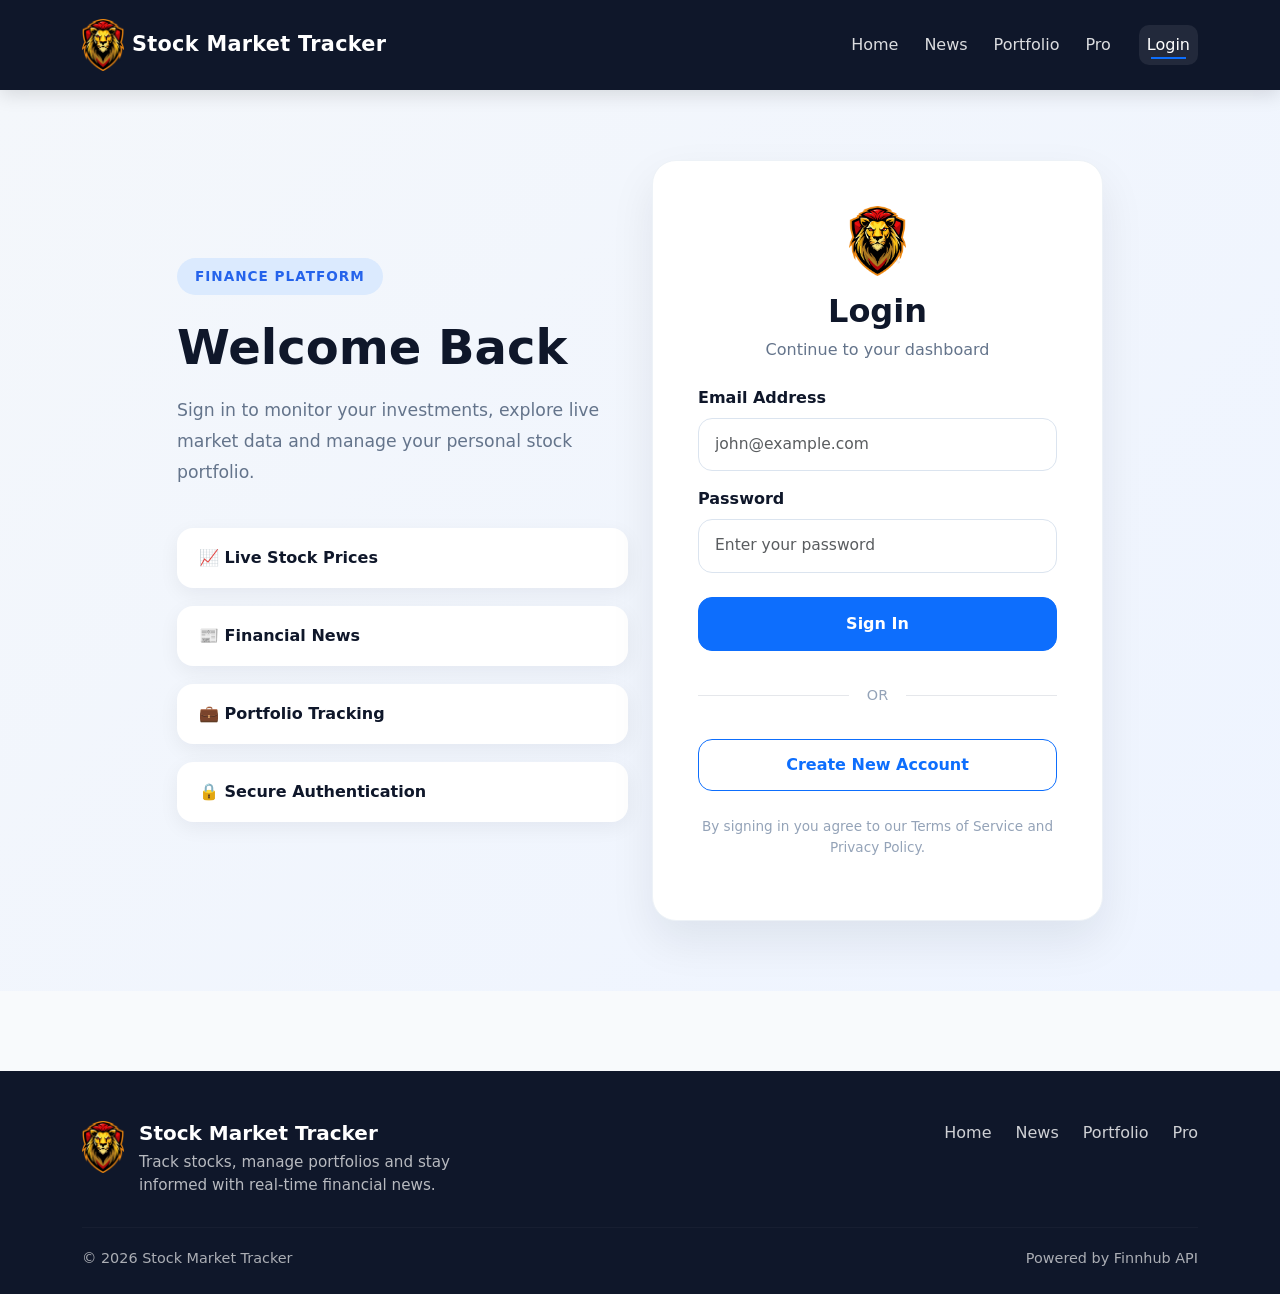
==== login.html @ e45d4239 "first commit" ====
<!DOCTYPE html>
<html lang="en">
<head>
    <meta charset="UTF-8">
    <meta name="viewport" content="width=device-width, initial-scale=1.0">
    <title>Login | Stock Market Tracker</title>

    <link href="https://cdn.jsdelivr.net/npm/bootstrap@5.3.7/dist/css/bootstrap.min.css" rel="stylesheet">
    <link rel="stylesheet" href="css/style.css">
    <link rel="stylesheet" href="css/auth.css">
</head>

<body class="d-flex flex-column min-vh-100">

    <nav class="navbar navbar-expand-lg navbar-dark custom-navbar">
        <div class="container">

            <a class="navbar-brand d-flex align-items-center" href="index.html">
                <img src="assets/logo.png"
                     alt="Logo"
                     width="42"
                     class="logo-img">

                <span class="brand-text ms-2">
                    Stock Market Tracker
                </span>
            </a>

            <div class="navbar-nav ms-auto nav-links">
                <a class="nav-link" href="index.html">Home</a>
                <a class="nav-link" href="news.html">News</a>
                <a class="nav-link" href="portfolio.html">Portfolio</a>
                <a class="nav-link" href="pro.html">Pro</a>
                <a id="auth-link" class="nav-link login-link active-nav" href="login.html">
                    Login
                </a>
            </div>

        </div>
    </nav>

    <main class="auth-page flex-grow-1">

        <div class="container">

            <div class="row align-items-center justify-content-center gy-5">


                <div class="col-lg-5 d-none d-lg-block">

                    <div class="auth-info">

                        <span class="auth-badge">
                            FINANCE PLATFORM
                        </span>

                        <h1>
                            Welcome Back
                        </h1>

                        <p>
                            Sign in to monitor your investments,
                            explore live market data and manage
                            your personal stock portfolio.
                        </p>

                        <div class="feature-list">

                            <div class="feature-item">
                                📈 Live Stock Prices
                            </div>

                            <div class="feature-item">
                                📰 Financial News
                            </div>

                            <div class="feature-item">
                                💼 Portfolio Tracking
                            </div>

                            <div class="feature-item">
                                🔒 Secure Authentication
                            </div>

                        </div>

                    </div>

                </div>


                <div class="col-lg-5 col-md-8">

                    <div class="auth-card">

                        <div class="text-center mb-4">

                            <img
                                src="assets/logo.png"
                                width="70"
                                class="auth-logo">

                            <h2 class="mt-3">
                                Login
                            </h2>

                            <p class="text-muted">
                                Continue to your dashboard
                            </p>

                        </div>

                        <div
                            id="login-message"
                            class="alert d-none"
                            role="alert">
                        </div>

                        <form id="login-form">

                            <div class="mb-3">

                                <label class="form-label">
                                    Email Address
                                </label>

                                <input
                                    id="email"
                                    type="email"
                                    class="form-control auth-input"
                                    placeholder="john@example.com">

                            </div>

                            <div class="mb-4">

                                <label class="form-label">
                                    Password
                                </label>

                                <input
                                    id="password"
                                    type="password"
                                    class="form-control auth-input"
                                    placeholder="Enter your password">

                            </div>

                            <button
                                class="btn btn-primary auth-btn w-100"
                                type="submit">

                                Sign In

                            </button>

                        </form>

                        <div class="divider">

                            <span>
                                OR
                            </span>

                        </div>

                        <button
                            onclick="window.location.href='register.html'"
                            class="btn btn-outline-primary auth-secondary-btn w-100">

                            Create New Account

                        </button>

                        <p class="terms-text">

                            By signing in you agree to our
                            Terms of Service and Privacy Policy.

                        </p>

                    </div>

                </div>

            </div>

        </div>

    </main>

    <footer class="custom-footer">

        <div class="container">

            <div class="footer-content">

                <div class="footer-brand">

                    <img
                        src="assets/logo.png"
                        width="42">

                    <div>

                        <h5>
                            Stock Market Tracker
                        </h5>

                        <p>
                            Track stocks, manage portfolios and stay informed with real-time financial news.
                        </p>

                    </div>

                </div>

                <div class="footer-links">

                    <a href="index.html">Home</a>
                    <a href="news.html">News</a>
                    <a href="portfolio.html">Portfolio</a>
                    <a href="pro.html">Pro</a>

                </div>

            </div>

            <hr>

            <div class="footer-bottom">

                <span>
                    © 2026 Stock Market Tracker
                </span>

                <span>
                    Powered by Finnhub API
                </span>

            </div>

        </div>

    </footer>

    <script src="js/login.js"></script>

</body>
</html>
---- css/style.css ----
footer{
    margin-top: auto;
}

.card {
    transition: 0.3s;
    border-radius: 12px;
}

.card:hover {
    transform: translateY(-5px);
}

.news-image {
    height: 200px;
    object-fit: cover;
}

body {
    background-color: #f8fafc;
    color: #1e293b;
}

.custom-navbar {
    box-shadow: 0 2px 10px rgba(0,0,0,0.1);
}

.hero-section {
    padding: 80px 0;
    background: linear-gradient(
        135deg,
        #0f172a,
        #1e3a8a
    );
    color: white;
    margin-bottom: 40px;
}

.hero-title {
    font-size: 3rem;
    font-weight: 700;
    margin-bottom: 20px;
}

.hero-subtitle {
    max-width: 700px;
    margin: 0 auto 30px auto;
    opacity: 0.9;
    font-size: 1.1rem;
}

.hero-btn {
    padding: 12px 32px;
    font-weight: 600;
}

.section-title {
    font-weight: 700;
    margin-bottom: 25px;
    color: #0f172a;
}

.card {
    border: none;
    border-radius: 16px;
    box-shadow: 0 4px 15px rgba(0,0,0,0.05);
    transition: all 0.25s ease;
}

.card:hover {
    transform: translateY(-5px);
    box-shadow: 0 10px 25px rgba(0,0,0,0.1);
}

.market-card {
    padding: 24px;
    text-align: center;
}

.market-card h5 {
    font-weight: 600;
}

.location-card {
    background: white;
    border-radius: 16px;
    padding: 20px;
    border-left: 5px solid #0d6efd;
    box-shadow: 0 4px 15px rgba(0,0,0,0.05);
}

.input-group input {
    border-radius: 12px 0 0 12px;
}

.input-group button {
    border-radius: 0 12px 12px 0;
}

#stocks-container .card {
    height: 100%;
}

.news-image {
    height: 200px;
    object-fit: cover;
}

.custom-footer {
    background: #0f172a;
    color: white;
    padding: 20px 0;
    margin-top: 60px;
}

.custom-footer img {
    vertical-align: middle;
}

.nav-link {
    transition: 0.2s;
}

.nav-link:hover {
    opacity: 0.8;
}

.btn-primary {
    border-radius: 12px;
}

.btn-outline-primary {
    border-radius: 12px;
}

.custom-navbar {
    background: #0f172a;
    padding: 14px 0;
    box-shadow: 0 5px 18px rgba(0,0,0,.12);
}

.logo-img {
    transition: .25s;
}

.logo-img:hover {
    transform: rotate(-8deg) scale(1.05);
}

.brand-text {
    font-size: 1.3rem;
    font-weight: 700;
    letter-spacing: .3px;
}

.nav-links {
    gap: 10px;
}

.nav-links .nav-link {
    position: relative;
    color: rgba(255,255,255,.85);
    font-weight: 500;
    padding: .5rem .9rem;
    border-radius: 10px;
    transition: .25s;
}

.nav-links .nav-link:hover {
    color: white;
    background: rgba(255,255,255,.08);
}

.nav-links .nav-link::after {
    content: "";
    position: absolute;
    left: 12px;
    right: 12px;
    bottom: 6px;
    height: 2px;
    background: #0d6efd;
    transform: scaleX(0);
    transition: transform .25s;
}

.nav-links .nav-link:hover::after {
    transform: scaleX(1);
}

.login-link {
    margin-left: 10px;
    background: #0d6efd;
    color: white !important;
    border-radius: 10px;
}

.login-link:hover {
    background: #0b5ed7 !important;
}

.active-nav {
    color: white !important;
    background: rgba(255,255,255,.08);
}

.active-nav::after {
    transform: scaleX(1) !important;
}

.custom-footer {
    background: #0f172a;
    color: white;
    padding: 50px 0 25px;
    margin-top: 80px;
}

.footer-content {
    display: flex;
    justify-content: space-between;
    align-items: flex-start;
    gap: 40px;
    flex-wrap: wrap;
}

.footer-brand {
    display: flex;
    align-items: flex-start;
    gap: 15px;
}

.footer-brand h5 {
    margin-bottom: 6px;
    font-weight: 700;
}

.footer-brand p {
    margin: 0;
    color: rgba(255,255,255,.7);
    max-width: 320px;
    font-size: .95rem;
}

.footer-links {
    display: flex;
    gap: 24px;
    flex-wrap: wrap;
}

.footer-links a {
    color: rgba(255,255,255,.8);
    text-decoration: none;
    transition: .2s;
}

.footer-links a:hover {
    color: white;
}

.custom-footer hr {
    border-color: rgba(255,255,255,.12);
    margin: 30px 0 20px;
}

.footer-bottom {
    display: flex;
    justify-content: space-between;
    flex-wrap: wrap;
    gap: 15px;
    color: rgba(255,255,255,.65);
    font-size: .9rem;
}
---- css/auth.css ----
/* ==========================================================
   AUTH PAGE
========================================================== */

.auth-page {
    background: linear-gradient(135deg, #f4f7fb 0%, #eef4ff 100%);
    padding: 70px 0;
}

/* ==========================================================
   LEFT SIDE
========================================================== */

.auth-info {
    color: #0f172a;
}

.auth-badge {
    display: inline-block;
    padding: 8px 18px;
    border-radius: 999px;
    background: #dbeafe;
    color: #2563eb;
    font-weight: 600;
    letter-spacing: 1px;
    font-size: .85rem;
    margin-bottom: 25px;
}

.auth-info h1 {
    font-size: 3rem;
    font-weight: 700;
    margin-bottom: 20px;
    line-height: 1.15;
}

.auth-info p {
    color: #64748b;
    font-size: 1.08rem;
    line-height: 1.8;
    margin-bottom: 40px;
}

.feature-list {
    display: flex;
    flex-direction: column;
    gap: 18px;
}

.feature-item {
    background: white;
    padding: 18px 22px;
    border-radius: 16px;
    font-weight: 600;
    color: #0f172a;
    box-shadow: 0 6px 20px rgba(15, 23, 42, .06);
    transition: .25s;
}

.feature-item:hover {
    transform: translateX(8px);
}

/* ==========================================================
   LOGIN CARD
========================================================== */

.auth-card {
    background: white;
    border-radius: 24px;
    padding: 45px;
    box-shadow: 0 20px 45px rgba(15, 23, 42, .08);
    border: 1px solid #edf2f7;
}

.auth-logo {
    width: 70px;
    height: 70px;
    object-fit: contain;
}

.auth-card h2 {
    font-weight: 700;
    color: #0f172a;
}

.auth-card .text-muted {
    color: #64748b !important;
    margin-bottom: 0;
}

/* ==========================================================
   INPUTS
========================================================== */

.auth-input {
    border-radius: 14px;
    border: 1px solid #dbe4ef;
    padding: 14px 16px;
    transition: .25s;
    font-size: .97rem;
}

.auth-input:focus {
    border-color: #0d6efd;
    box-shadow: 0 0 0 .25rem rgba(13,110,253,.15);
}

.form-label {
    font-weight: 600;
    color: #0f172a;
    margin-bottom: 8px;
}

/* ==========================================================
   BUTTONS
========================================================== */

.auth-btn {
    padding: 14px;
    font-weight: 600;
    border-radius: 14px;
    transition: .25s;
}

.auth-btn:hover {
    transform: translateY(-2px);
    box-shadow: 0 10px 24px rgba(13,110,253,.25);
}

.auth-secondary-btn {
    padding: 13px;
    border-radius: 14px;
    font-weight: 600;
    transition: .25s;
}

.auth-secondary-btn:hover {
    transform: translateY(-2px);
}

/* ==========================================================
   DIVIDER
========================================================== */

.divider {
    position: relative;
    text-align: center;
    margin: 32px 0;
}

.divider::before {
    content: "";
    position: absolute;
    left: 0;
    top: 50%;
    width: 100%;
    height: 1px;
    background: #e5e7eb;
}

.divider span {
    position: relative;
    background: white;
    padding: 0 18px;
    color: #94a3b8;
    font-size: .9rem;
}

/* ==========================================================
   TERMS
========================================================== */

.terms-text {
    margin-top: 25px;
    font-size: .85rem;
    color: #94a3b8;
    text-align: center;
    line-height: 1.6;
}

/* ==========================================================
   ALERT
========================================================== */

#login-message {
    border-radius: 14px;
    font-weight: 500;
}

/* ==========================================================
   MOBILE
========================================================== */

@media (max-width: 992px) {

    .auth-page {
        padding: 50px 0;
    }

    .auth-card {
        padding: 35px 28px;
    }

}

@media (max-width: 576px) {

    .auth-card {
        border-radius: 18px;
        padding: 28px 22px;
    }

    .auth-logo {
        width: 60px;
    }

    .auth-card h2 {
        font-size: 1.7rem;
    }

}
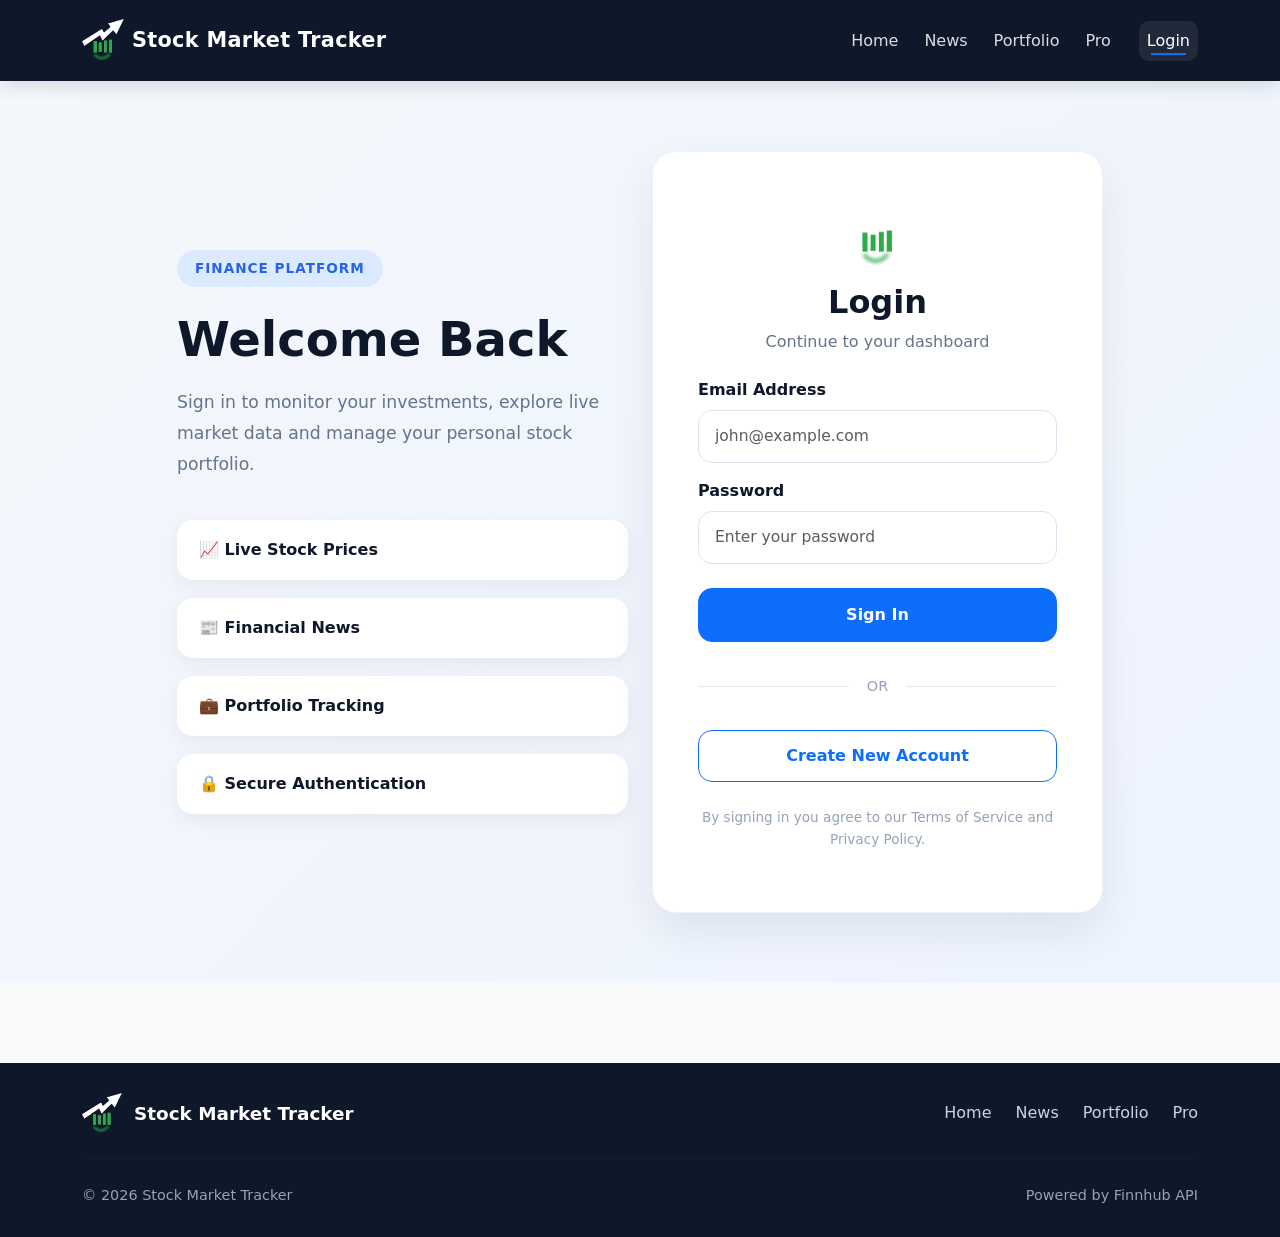
==== commit 0d3ce72f: "changed footer" ====
--- a/login.html
+++ b/login.html
@@ -192,56 +192,51 @@
     <footer class="custom-footer">
 
         <div class="container">
-
-            <div class="footer-content">
-
-                <div class="footer-brand">
-
+    
+            <div class="footer-top">
+    
+                <a class="footer-brand" href="index.html">
+    
                     <img
                         src="assets/logo.png"
-                        width="42">
-
-                    <div>
-
-                        <h5>
-                            Stock Market Tracker
-                        </h5>
-
-                        <p>
-                            Track stocks, manage portfolios and stay informed with real-time financial news.
-                        </p>
-
-                    </div>
-
+                        width="40">
+    
+                    <span>
+                        Stock Market Tracker
+                    </span>
+    
+                </a>
+    
+                <div class="footer-links">
+    
+                    <a href="index.html">Home</a>
+    
+                    <a href="news.html">News</a>
+    
+                    <a href="portfolio.html">Portfolio</a>
+    
+                    <a href="pro.html">Pro</a>
+    
                 </div>
-
-                <div class="footer-links">
-
-                    <a href="index.html">Home</a>
-                    <a href="news.html">News</a>
-                    <a href="portfolio.html">Portfolio</a>
-                    <a href="pro.html">Pro</a>
-
-                </div>
-
-            </div>
-
+    
+            </div>
+    
             <hr>
-
+    
             <div class="footer-bottom">
-
+    
                 <span>
                     © 2026 Stock Market Tracker
                 </span>
-
+    
                 <span>
                     Powered by Finnhub API
                 </span>
-
-            </div>
-
+    
+            </div>
+    
         </div>
-
+    
     </footer>
 
     <script src="js/login.js"></script>
--- a/css/style.css
+++ b/css/style.css
@@ -207,65 +207,57 @@
     transform: scaleX(1) !important;
 }
 
-.custom-footer {
-    background: #0f172a;
-    color: white;
-    padding: 50px 0 25px;
-    margin-top: 80px;
-}
-
-.footer-content {
-    display: flex;
-    justify-content: space-between;
-    align-items: flex-start;
-    gap: 40px;
-    flex-wrap: wrap;
-}
-
-.footer-brand {
-    display: flex;
-    align-items: flex-start;
-    gap: 15px;
-}
-
-.footer-brand h5 {
-    margin-bottom: 6px;
-    font-weight: 700;
-}
-
-.footer-brand p {
-    margin: 0;
-    color: rgba(255,255,255,.7);
-    max-width: 320px;
-    font-size: .95rem;
-}
-
-.footer-links {
-    display: flex;
-    gap: 24px;
-    flex-wrap: wrap;
-}
-
-.footer-links a {
-    color: rgba(255,255,255,.8);
-    text-decoration: none;
-    transition: .2s;
-}
-
-.footer-links a:hover {
-    color: white;
-}
-
-.custom-footer hr {
-    border-color: rgba(255,255,255,.12);
-    margin: 30px 0 20px;
-}
-
-.footer-bottom {
-    display: flex;
-    justify-content: space-between;
-    flex-wrap: wrap;
-    gap: 15px;
-    color: rgba(255,255,255,.65);
-    font-size: .9rem;
+.custom-footer{
+    background:#0f172a;
+    color:#cbd5e1;
+    padding:30px 0;
+    margin-top:80px;
+}
+
+.footer-top{
+    display:flex;
+    justify-content:space-between;
+    align-items:center;
+    gap:30px;
+    flex-wrap:wrap;
+}
+
+.footer-brand{
+    display:flex;
+    align-items:center;
+    gap:12px;
+    color:white;
+    text-decoration:none;
+    font-weight:600;
+    font-size:1.15rem;
+}
+
+.footer-links{
+    display:flex;
+    gap:24px;
+    flex-wrap:wrap;
+}
+
+.footer-links a{
+    color:#cbd5e1;
+    text-decoration:none;
+    transition:.2s;
+}
+
+.footer-links a:hover{
+    color:white;
+}
+
+.custom-footer hr{
+    border-color:rgba(255,255,255,.08);
+    margin:25px 0;
+}
+
+.footer-bottom{
+    display:flex;
+    justify-content:space-between;
+    flex-wrap:wrap;
+    gap:15px;
+    font-size:.9rem;
+    color:#94a3b8;
 }
